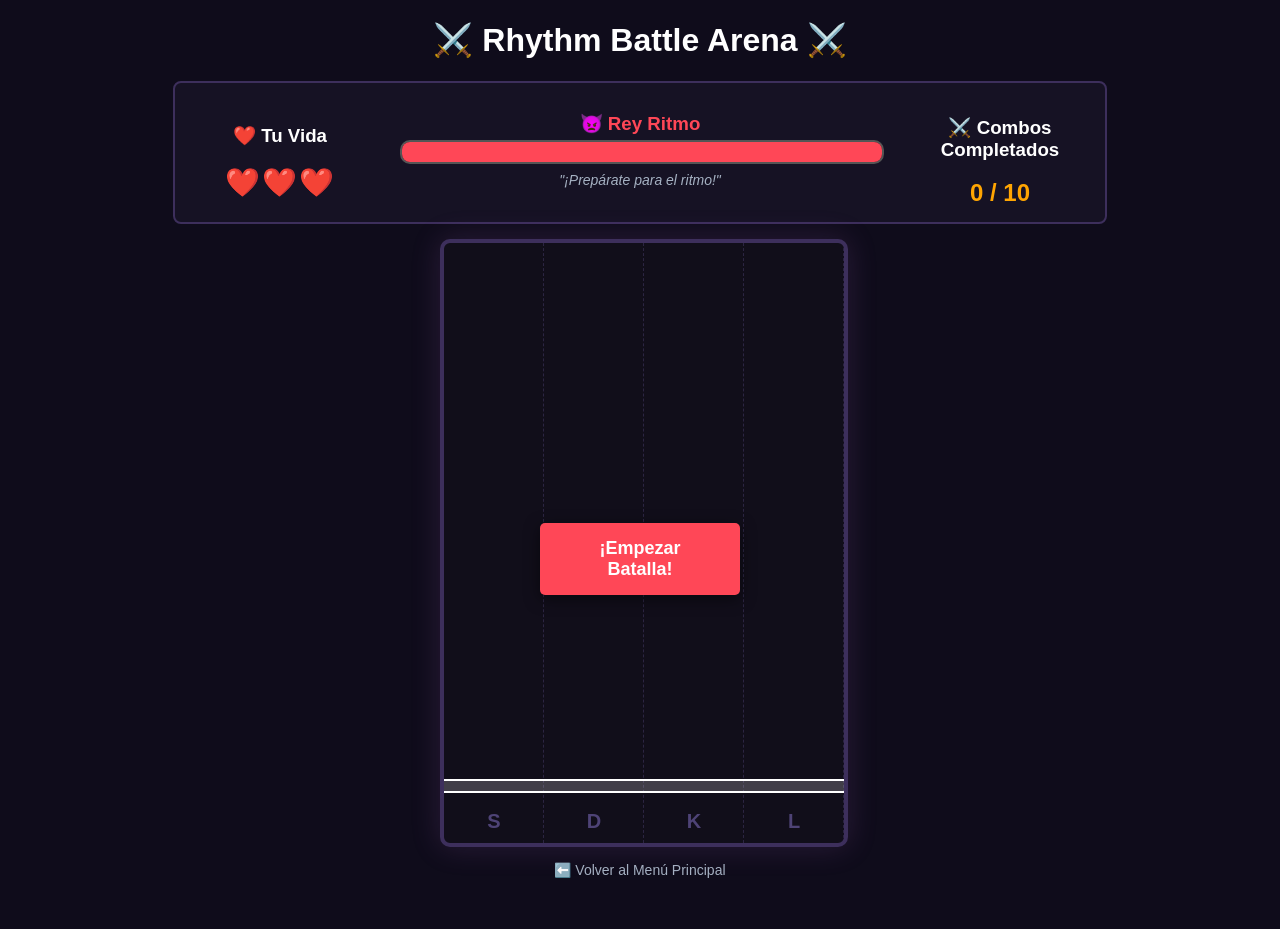
==== index.html @ abdc9483 "Add files via upload" ====
<!DOCTYPE html>
<html lang="es">
<head>
    <meta charset="UTF-8">
    <title>Rhythm Battle Arena</title>
    <link rel="stylesheet" href="style.css">
    <style>
        /* Pequeño ajuste para navegación de regreso */
        .nav-back {
            display: inline-block;
            margin-top: 15px;
            color: #a5b1c2;
            text-decoration: none;
            font-size: 14px;
            transition: color 0.2s;
        }
        .nav-back:hover { color: #ff4757; }
        .highscore-ui-color { color: #ffa502 !important; }
    </style>
</head>
<body>

    <h1 id="game-title">⚔️ Rhythm Battle Arena ⚔️</h1>
    
    <div id="battle-ui">
        <div class="ui-box">
            <h3 id="heart-title">❤️ Tu Vida</h3>
            <div id="player-hearts">❤️❤️❤️</div>
        </div>
        
        <div id="boss-zone">
            <div id="boss-active-ui">
                <h3 id="boss-name">👿 Rey Ritmo</h3>
                <div id="boss-health-bar"><div id="boss-health-fill"></div></div>
                <div id="boss-dialogue">"¡Prepárate para el ritmo!"</div>
            </div>
            <div id="game-message" style="display: none;"></div>
        </div>

        <div class="ui-box">
            <h3 id="score-title">⚔️ Combos Completados</h3>
            <div id="combo-counter" style="font-size: 24px; font-weight: bold; color: #ffa502;">0 / 10</div>
        </div>
    </div>

    <div id="main-layout">
        <div id="game-area">
            <button id="start-btn">¡Empezar Batalla!</button>
            
            <div id="game-container">
                <div id="lane-S" class="lane"></div>
                <div id="lane-D" class="lane"></div>
                <div id="lane-K" class="lane"></div>
                <div id="lane-L" class="lane"></div>
                
                <div id="hit-bar"></div>
                
                <div class="key-indicator" style="left:0%;">S</div>
                <div class="key-indicator" style="left:25%;">D</div>
                <div class="key-indicator" style="left:50%;">K</div>
                <div class="key-indicator" style="left:75%;">L</div>
            </div>
            
            <a href="menu.html" class="nav-back">⬅️ Volver al Menú Principal</a>
        </div>
    </div>

    <script src="juego.js"></script>
</body>
</html>
---- style.css ----
body {
    background: #0f0c1b;
    color: white;
    font-family: 'Segoe UI', Tahoma, Geneva, Verdana, sans-serif;
    text-align: center;
    margin: 0;
    padding-bottom: 50px;
}

/* --- UI de Batalla --- */
#battle-ui {
    display: flex;
    justify-content: center;
    align-items: center;
    gap: 30px;
    max-width: 900px;
    margin: 15px auto;
    background: #161224;
    padding: 15px;
    border-radius: 8px;
    border: 2px solid #3d2f5c;
}

.ui-box { width: 180px; }
#player-hearts { font-size: 28px; color: #ff4757; letter-spacing: 2px; }

#boss-zone { flex-grow: 1; text-align: center; }
#boss-name { margin: 0 0 5px 0; color: #ff4757; }
#boss-health-bar {
    width: 100%; height: 20px; background: #222; 
    border-radius: 10px; border: 2px solid #555; overflow: hidden;
}
#boss-health-fill {
    width: 100%; height: 100%; background: #ff4757;
    transition: width 0.3s ease-out;
}
#boss-dialogue {
    margin-top: 8px; font-style: italic; color: #a5b1c2; font-size: 14px;
    min-height: 20px;
}

/* --- Distribución del Juego --- */
#main-layout { display: flex; justify-content: center; margin-top: 10px; }
#game-area { position: relative; width: 400px; }
#game-container {
    position: relative; width: 100%; height: 600px; background: #110e1a;
    overflow: hidden; border: 4px solid #3d2f5c; border-radius: 10px;
    box-shadow: 0 0 30px rgba(155, 89, 182, 0.2);
}

/* --- Carriles y Efectos --- */
.lane { position: absolute; top: 0; width: 25%; height: 100%; border-right: 1px dashed #2c2542; box-sizing: border-box; transition: background 0.1s; }
.lane:last-child { border-right: none; }
#lane-S { left: 0%; } #lane-D { left: 25%; } #lane-K { left: 50%; } #lane-L { left: 75%; }

.lane.pressing { background: rgba(255, 255, 255, 0.05); }
.lane.hit-flash { animation: flashGreen 0.2s ease-out; }
.lane.miss-flash { animation: flashRed 0.3s ease-out, shake 0.3s linear; }

/* --- Notas --- */
.note { position: absolute; width: 80%; left: 10%; height: 20px; border-radius: 5px; }
.note.S { background: #ff4757; box-shadow: 0 0 10px #ff4757; } 
.note.D { background: #2ed573; box-shadow: 0 0 10px #2ed573; } 
.note.K { background: #ffa502; box-shadow: 0 0 10px #ffa502; } 
.note.L { background: #1e90ff; box-shadow: 0 0 10px #1e90ff; } 

#hit-bar {
    position: absolute; bottom: 50px; width: 100%; height: 10px;
    background: rgba(255,255,255,0.2); border-top: 2px solid white; border-bottom: 2px solid white;
}
.key-indicator { position: absolute; bottom: 10px; width: 25%; font-weight: bold; font-size: 20px; color: #4e4376; }

#start-btn {
    position: absolute; top: 50%; left: 50%; transform: translate(-50%, -50%);
    z-index: 10; background: #ff4757; border: none; padding: 15px 30px;
    font-size: 18px; font-weight: bold; border-radius: 5px; cursor: pointer; color: white;
    box-shadow: 0 4px 15px rgba(0,0,0,0.5);
}

@keyframes flashGreen { 0% { background: rgba(46, 213, 115, 0.5); } 100% { background: rgba(46, 213, 115, 0); } }
@keyframes flashRed { 0% { background: rgba(255, 71, 87, 0.5); } 100% { background: rgba(255, 71, 87, 0); } }
@keyframes shake { 0%, 100% { transform: translateX(0); } 20%, 60% { transform: translateX(-5px); } 40%, 80% { transform: translateX(5px); } }

/* --- ANIMACIÓN DE ATAQUE AL JURADO (DAÑO) --- */
.damage-projectile {
    position: absolute;
    bottom: 50px; /* Sale desde la hit-bar */
    left: 50%;
    transform: translateX(-50%);
    width: 20px;
    height: 60px;
    background: linear-gradient(to top, rgba(30, 144, 255, 0), #ffa502, #ffffff);
    box-shadow: 0 0 20px #ffa502, 0 0 40px #ff4757;
    border-radius: 50% 50% 0 0;
    z-index: 5;
    pointer-events: none; /* No interrumpe los clics */
    animation: shootUp 0.5s cubic-bezier(0.4, 0, 0.2, 1) forwards;
}

@keyframes shootUp {
    0% {
        bottom: 50px;
        height: 60px;
        opacity: 1;
        scale: 1;
    }
    80% {
        opacity: 1;
    }
    100% {
        bottom: 580px; /* Llega al borde superior de la pista */
        height: 120px;
        opacity: 0;
        scale: 0.3;
    }
}

/* Efecto de sacudida y flash rojo en la barra del jefe al recibir golpe */
.boss-hurt-flash {
    animation: flashHurt 0.3s ease-out, bossShake 0.3s linear;
}

@keyframes flashHurt {
    0%, 100% { border-color: #3d2f5c; }
    50% { border-color: #ff4757; background-color: rgba(255, 71, 87, 0.2); }
}

@keyframes bossShake {
    0%, 100% { transform: translateX(0); }
    20%, 60% { transform: translateX(-8px); }
    40%, 80% { transform: translateX(8px); }
}

/* --- MENSAJES DE FIN DE JUEGO --- */
#game-message {
    font-size: 32px;
    font-weight: bold;
    text-transform: uppercase;
    letter-spacing: 2px;
    padding: 10px;
    animation: popIn 0.4s cubic-bezier(0.175, 0.885, 0.32, 1.275) forwards;
}

.msg-win {
    color: #2ed573;
    text-shadow: 0 0 15px rgba(46, 213, 115, 0.6);
}

.msg-lose {
    color: #ff4757;
    text-shadow: 0 0 15px rgba(255, 71, 87, 0.6);
}

@keyframes popIn {
    0% { transform: scale(0.8); opacity: 0; }
    100% { transform: scale(1); opacity: 1; }
}
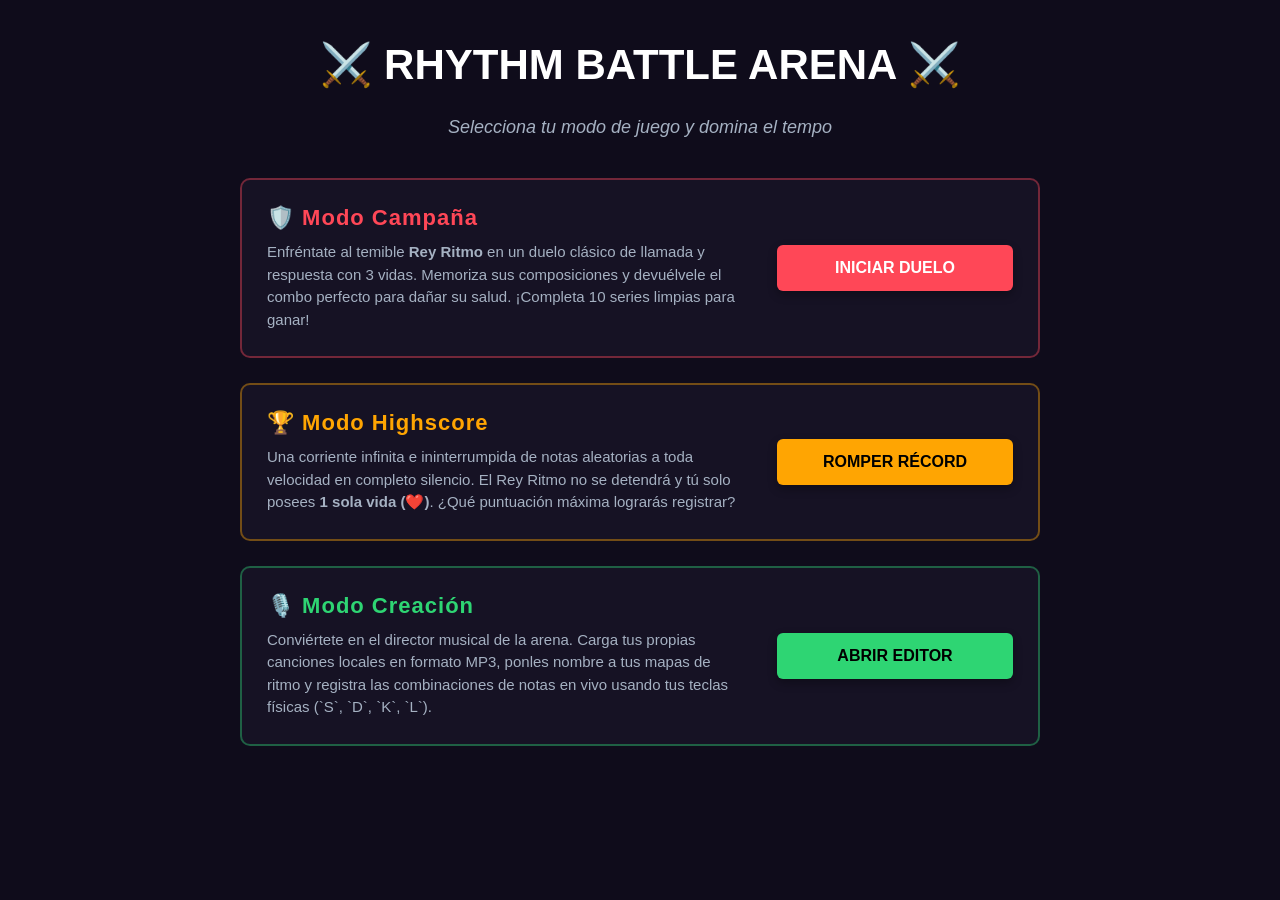
==== commit 6bc09796: "Add files via upload" ====
--- a/index.html
+++ b/index.html
@@ -1,70 +1,28 @@
-<!DOCTYPE html>
-<html lang="es">
-<head>
-    <meta charset="UTF-8">
-    <title>Rhythm Battle Arena</title>
-    <link rel="stylesheet" href="style.css">
-    <style>
-        /* Pequeño ajuste para navegación de regreso */
-        .nav-back {
-            display: inline-block;
-            margin-top: 15px;
-            color: #a5b1c2;
-            text-decoration: none;
-            font-size: 14px;
-            transition: color 0.2s;
-        }
-        .nav-back:hover { color: #ff4757; }
-        .highscore-ui-color { color: #ffa502 !important; }
-    </style>
-</head>
-<body>
-
-    <h1 id="game-title">⚔️ Rhythm Battle Arena ⚔️</h1>
-    
-    <div id="battle-ui">
-        <div class="ui-box">
-            <h3 id="heart-title">❤️ Tu Vida</h3>
-            <div id="player-hearts">❤️❤️❤️</div>
-        </div>
-        
-        <div id="boss-zone">
-            <div id="boss-active-ui">
-                <h3 id="boss-name">👿 Rey Ritmo</h3>
-                <div id="boss-health-bar"><div id="boss-health-fill"></div></div>
-                <div id="boss-dialogue">"¡Prepárate para el ritmo!"</div>
-            </div>
-            <div id="game-message" style="display: none;"></div>
-        </div>
-
-        <div class="ui-box">
-            <h3 id="score-title">⚔️ Combos Completados</h3>
-            <div id="combo-counter" style="font-size: 24px; font-weight: bold; color: #ffa502;">0 / 10</div>
-        </div>
-    </div>
-
-    <div id="main-layout">
-        <div id="game-area">
-            <button id="start-btn">¡Empezar Batalla!</button>
-            
-            <div id="game-container">
-                <div id="lane-S" class="lane"></div>
-                <div id="lane-D" class="lane"></div>
-                <div id="lane-K" class="lane"></div>
-                <div id="lane-L" class="lane"></div>
-                
-                <div id="hit-bar"></div>
-                
-                <div class="key-indicator" style="left:0%;">S</div>
-                <div class="key-indicator" style="left:25%;">D</div>
-                <div class="key-indicator" style="left:50%;">K</div>
-                <div class="key-indicator" style="left:75%;">L</div>
-            </div>
-            
-            <a href="menu.html" class="nav-back">⬅️ Volver al Menú Principal</a>
-        </div>
-    </div>
-
-    <script src="juego.js"></script>
-</body>
+<!DOCTYPE html>
+<html lang="es">
+<head>
+    <meta charset="UTF-8">
+    <meta http-equiv="refresh" content="0; url=menu.html">
+    <title>Cargando Rhythm Battle Arena...</title>
+    <style>
+        /* Una pantalla de carga simple por si el navegador tarda un instante */
+        body {
+            background-color: #0f0c1b;
+            color: #ffffff;
+            font-family: 'Segoe UI', sans-serif;
+            display: flex;
+            justify-content: center;
+            align-items: center;
+            height: 100vh;
+            margin: 0;
+        }
+    </style>
+</head>
+<body>
+    <p>Cargando Arena Musical...</p>
+    <script>
+        // Respaldo en JavaScript por si el navegador bloquea la meta-etiqueta
+        window.location.href = "menu.html";
+    </script>
+</body>
 </html>
